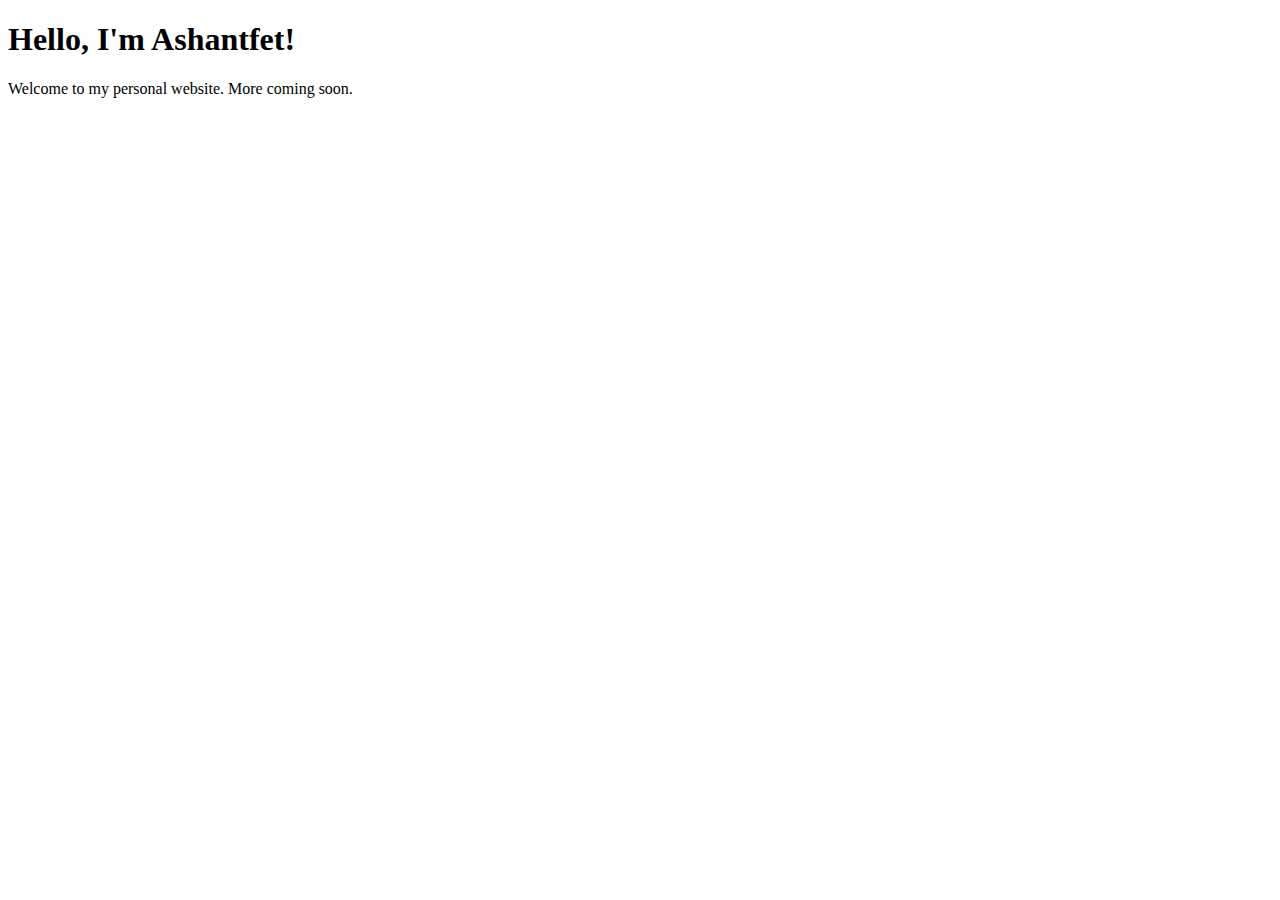
==== index.html @ 43d292ff "Add initial portfolio homepage" ====
<!DOCTYPE html>
<html lang="en">
<head>
    <meta charset="UTF-8">
    <title>Ashantfet's Portfolio</title>
</head>
<body>
    <h1>Hello, I'm Ashantfet!</h1>
    <p>Welcome to my personal website. More coming soon.</p>
</body>
</html>
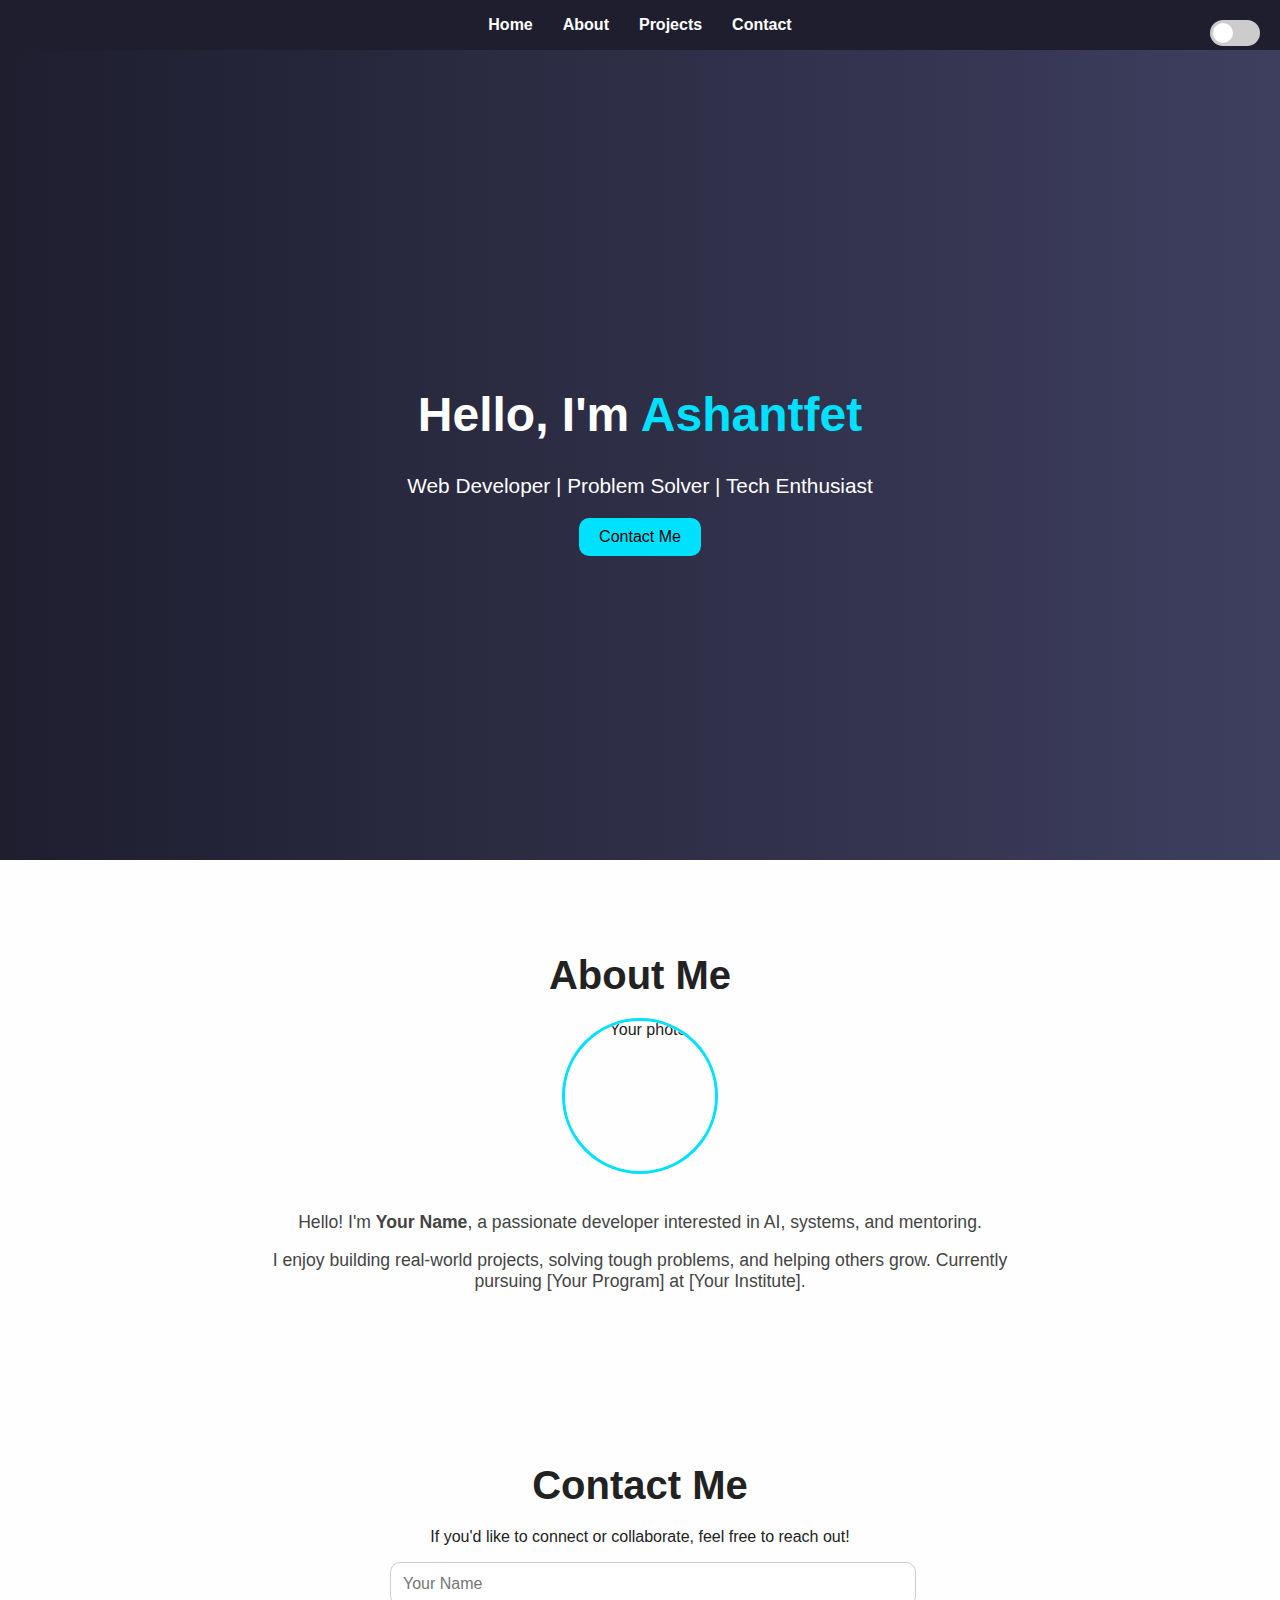
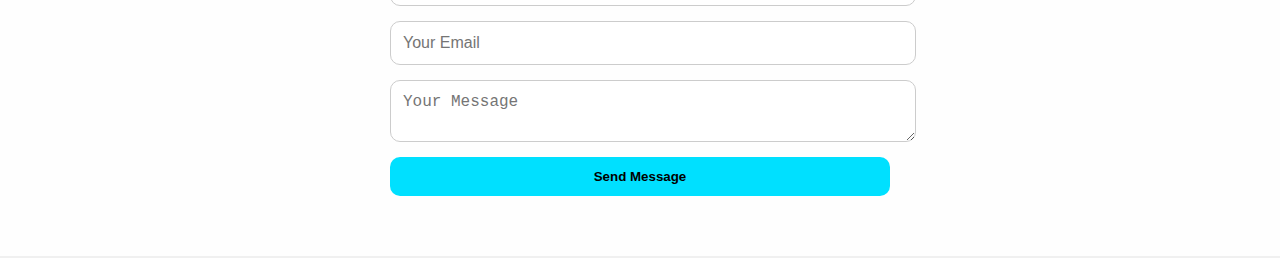
==== commit 1fb4dd5f: "intialcommit" ====
--- a/index.html
+++ b/index.html
@@ -1,12 +1,75 @@
 <!DOCTYPE html>
 <html lang="en">
 <head>
-    <meta charset="UTF-8">
-    <title>Ashantfet's Portfolio</title>
+  <meta charset="UTF-8">
+  <title>Ashantfet | Portfolio</title>
+  <link rel="stylesheet" href="style.css">
+  <script defer src="script.js"></script>
+  <link href="libs/aos/aos.css" rel="stylesheet">
 </head>
 <body>
-    <h1>Hello, I'm Ashantfet!</h1>
-    <p>Welcome to my personal website. More coming soon.</p>
+
+  <nav class="navbar">
+    <ul>
+      <li><a href="index.html">Home</a></li>
+      <li><a href="about.html">About</a></li>
+      <li><a href="projects.html">Projects</a></li>
+      <li><a href="contact.html">Contact</a></li>
+    </ul>
+  </nav>
+
+  <section class="hero" data-aos="fade-up">
+    <div class="hero-content">
+      <h1>Hello, I'm <span>Ashantfet</span></h1>
+      <p>Web Developer | Problem Solver | Tech Enthusiast</p>
+      <button onclick="scrollToContact()">Contact Me</button>
+    </div>
+  </section>
+
+  <script src="libs/aos/aos.js"></script>
+  <script>
+    AOS.init();
+  </script>
+  <!-- ABOUT SECTION -->
+<section id="about" class="about-section">
+  <h2>About Me</h2>
+  <div class="about-content">
+    <img src="your-photo.jpg" alt="Your photo">
+    <div>
+      <p>Hello! I'm <strong>Your Name</strong>, a passionate developer interested in AI, systems, and mentoring.</p>
+      <p>I enjoy building real-world projects, solving tough problems, and helping others grow. Currently pursuing [Your Program] at [Your Institute].</p>
+    </div>
+  </div>
+</section>
+
+<!-- CONTACT SECTION -->
+<section id="contact" class="contact-section">
+  <h2>Contact Me</h2>
+  <p>If you'd like to connect or collaborate, feel free to reach out!</p>
+  <form id="contact-form">
+    <input type="text" placeholder="Your Name" required>
+    <input type="email" placeholder="Your Email" required>
+    <textarea placeholder="Your Message" required></textarea>
+    <button type="submit">Send Message</button>
+  </form>
+</section>
+<div class="theme-toggle">
+  <label class="switch">
+    <input type="checkbox">
+    <span class="slider"></span>
+  </label>
+</div>
+    <script>
+        const toggleSwitch = document.querySelector('.theme-toggle input[type="checkbox"]');
+        toggleSwitch.addEventListener('change', switchTheme, false);
+    
+        function switchTheme(e) {
+        if (e.target.checked) {
+            document.documentElement.setAttribute('data-theme', 'dark');
+        } else {
+            document.documentElement.setAttribute('data-theme', 'light');
+        }
+        }
+    </script>
 </body>
 </html>
-
--- a/style.css
+++ b/style.css
@@ -0,0 +1,443 @@
+body {
+  margin: 0;
+  font-family: 'Segoe UI', sans-serif;
+  background-color: #f0f0f0;
+  color: #222;
+}
+
+.navbar {
+  background: #1e1e2f;
+  padding: 1em 2em;
+}
+
+.navbar ul {
+  display: flex;
+  justify-content: center;
+  gap: 30px;
+  list-style: none;
+  margin: 0;
+  padding: 0;
+}
+
+.navbar a {
+  color: #fff;
+  text-decoration: none;
+  font-weight: bold;
+}
+
+.hero {
+  height: 90vh;
+  background: linear-gradient(to right, #1e1e2f, #3e3e5f);
+  color: white;
+  display: flex;
+  align-items: center;
+  justify-content: center;
+  text-align: center;
+  padding: 0 20px;
+}
+
+.hero h1 {
+  font-size: 3rem;
+}
+
+.hero span {
+  color: #00e0ff;
+}
+
+.hero p {
+  font-size: 1.3rem;
+  margin-bottom: 20px;
+}
+
+.hero button {
+  padding: 10px 20px;
+  font-size: 1rem;
+  background: #00e0ff;
+  color: black;
+  border: none;
+  border-radius: 10px;
+  cursor: pointer;
+}
+
+.projects-section {
+  padding: 60px 20px;
+  background: #fefefe;
+  text-align: center;
+}
+
+.projects-section h2 {
+  font-size: 2.5rem;
+  margin-bottom: 40px;
+  color: #333;
+}
+
+.project-grid {
+  display: grid;
+  grid-template-columns: repeat(auto-fit, minmax(280px, 1fr));
+  gap: 30px;
+  padding: 0 20px;
+}
+
+.project-card {
+  background: #ffffff;
+  border-radius: 15px;
+  box-shadow: 0 4px 20px rgba(0,0,0,0.1);
+  padding: 25px;
+  transition: transform 0.3s ease;
+}
+
+.project-card:hover {
+  transform: translateY(-5px);
+}
+
+.project-card h3 {
+  margin-top: 0;
+  font-size: 1.5rem;
+  color: #1e1e2f;
+}
+
+.project-card p {
+  font-size: 1rem;
+  color: #555;
+  margin: 15px 0;
+}
+
+.project-btn {
+  display: inline-block;
+  margin-top: 10px;
+  padding: 8px 16px;
+  background-color: #00e0ff;
+  color: #000;
+  text-decoration: none;
+  border-radius: 8px;
+  font-weight: bold;
+}
+
+/* FILTER BUTTONS */
+.filter-buttons {
+  text-align: center;
+  margin-bottom: 30px;
+}
+
+.filter-buttons button {
+  margin: 0 10px;
+  padding: 8px 16px;
+  border: none;
+  background-color: #333;
+  color: white;
+  border-radius: 8px;
+  cursor: pointer;
+}
+
+.filter-buttons button:hover {
+  background-color: #00e0ff;
+  color: black;
+}
+
+/* PROJECT GRID */
+.project-grid {
+  display: grid;
+  grid-template-columns: repeat(auto-fit, minmax(280px, 1fr));
+  gap: 30px;
+  padding: 0 20px;
+}
+
+.project-card {
+  background: #fff;
+  padding: 20px;
+  border-radius: 15px;
+  box-shadow: 0 6px 20px rgba(0,0,0,0.1);
+  transition: 0.3s ease;
+  text-align: center;
+}
+
+.project-card img {
+  width: 100%;
+  height: 150px;
+  object-fit: contain;
+  margin-bottom: 15px;
+}
+
+.card-buttons {
+  display: flex;
+  justify-content: center;
+  gap: 10px;
+  margin-top: 15px;
+}
+
+.card-buttons a,
+.card-buttons button {
+  padding: 8px 12px;
+  background: #00e0ff;
+  color: black;
+  border: none;
+  border-radius: 8px;
+  text-decoration: none;
+  font-weight: bold;
+  cursor: pointer;
+}
+
+.card-buttons a:hover,
+.card-buttons button:hover {
+  background-color: #0088aa;
+  color: white;
+}
+
+/* MODAL STYLES */
+.modal {
+  display: none;
+  position: fixed;
+  z-index: 1000;
+  left: 0; top: 0;
+  width: 100%; height: 100%;
+  overflow: auto;
+  background-color: rgba(0,0,0,0.7);
+}
+
+.modal-content {
+  background-color: #fff;
+  margin: 10% auto;
+  padding: 30px;
+  width: 80%;
+  max-width: 600px;
+  border-radius: 10px;
+  position: relative;
+}
+
+.modal-content h3 {
+  margin-top: 0;
+}
+
+.close {
+  color: #aaa;
+  font-size: 28px;
+  position: absolute;
+  right: 20px;
+  top: 10px;
+  cursor: pointer;
+}
+/* Toggle switch */
+.theme-toggle {
+  position: fixed;
+  top: 20px;
+  right: 20px;
+  z-index: 999;
+}
+
+.switch {
+  position: relative;
+  display: inline-block;
+  width: 50px;
+  height: 26px;
+}
+
+.switch input {
+  opacity: 0;
+  width: 0;
+  height: 0;
+}
+
+.slider {
+  position: absolute;
+  top: 0; left: 0; right: 0; bottom: 0;
+  background-color: #ccc;
+  transition: .4s;
+  border-radius: 34px;
+}
+
+.slider::before {
+  position: absolute;
+  content: "";
+  height: 20px; width: 20px;
+  left: 3px; bottom: 3px;
+  background-color: white;
+  transition: .4s;
+  border-radius: 50%;
+}
+
+input:checked + .slider {
+  background-color: #00e0ff;
+}
+
+input:checked + .slider::before {
+  transform: translateX(24px);
+}
+
+/* Dark mode styles */
+body.dark {
+  background-color: #121212;
+  color: #e0e0e0;
+}
+
+body.dark .project-card {
+  background-color: #1f1f1f;
+  color: #ddd;
+  box-shadow: 0 4px 10px rgba(255, 255, 255, 0.1);
+}
+
+body.dark .card-buttons a,
+body.dark .card-buttons button {
+  background-color: #00e0ff;
+  color: black;
+}
+
+body.dark .modal-content {
+  background-color: #222;
+  color: #eee;
+}
+
+body.dark .navbar {
+  background-color: #1a1a1a;
+}
+
+body.dark .filter-buttons button {
+  background-color: #333;
+  color: #eee;
+}
+/* Navbar links in dark mode */
+body.dark .navbar a {
+  color: #e0e0e0;
+}
+
+body.dark .navbar a:hover {
+  color: #00e0ff;
+}
+
+/* Hero section in dark mode */
+body.dark .hero {
+  background: linear-gradient(to right, #0d1117, #1e1e2f);
+  color: #e6edf3;
+}
+
+body.dark .hero span {
+  color: #58a6ff;
+}
+
+body.dark .hero button {
+  background: #58a6ff;
+  color: black;
+}
+
+body.dark .hero button:hover {
+  background: #1f6feb;
+  color: white;
+}
+
+/* Section background fix */
+body.dark .projects-section {
+  background-color: #0d1117;
+}
+
+body.dark .projects-section h2 {
+  color: #e6edf3;
+}
+
+/* Filter button hover in dark */
+body.dark .filter-buttons button:hover {
+  background-color: #58a6ff;
+  color: black;
+}
+
+/* Modal overlay fix for dark mode */
+body.dark .modal {
+  background-color: rgba(0, 0, 0, 0.85);
+}
+
+/* Close button on modal */
+body.dark .close {
+  color: #aaa;
+}
+
+body.dark .close:hover {
+  color: #fff;
+}
+.about-section, .contact-section {
+  padding: 60px 20px;
+  text-align: center;
+  background-color: #fefefe;
+}
+
+body.dark .about-section,
+body.dark .contact-section {
+  background-color: #0d1117;
+}
+
+.about-section h2,
+.contact-section h2 {
+  font-size: 2.5rem;
+  margin-bottom: 20px;
+}
+
+.about-content {
+  display: flex;
+  flex-direction: column;
+  align-items: center;
+  gap: 20px;
+  max-width: 800px;
+  margin: 0 auto;
+}
+
+.about-content img {
+  width: 150px;
+  height: 150px;
+  border-radius: 50%;
+  object-fit: cover;
+  border: 3px solid #00e0ff;
+}
+
+.about-content p {
+  font-size: 1.1rem;
+  color: #444;
+}
+
+body.dark .about-content p {
+  color: #ccc;
+}
+
+.contact-section form {
+  display: flex;
+  flex-direction: column;
+  max-width: 500px;
+  margin: 0 auto;
+  gap: 15px;
+}
+
+.contact-section input,
+.contact-section textarea {
+  padding: 12px;
+  border: 1px solid #ccc;
+  border-radius: 10px;
+  font-size: 1rem;
+  width: 100%;
+  resize: vertical;
+}
+
+.contact-section button {
+  padding: 12px;
+  background: #00e0ff;
+  border: none;
+  border-radius: 10px;
+  font-weight: bold;
+  cursor: pointer;
+}
+
+.contact-section button:hover {
+  background: #0088aa;
+  color: white;
+}
+
+body.dark .contact-section input,
+body.dark .contact-section textarea {
+  background-color: #1c1c1c;
+  color: #eee;
+  border: 1px solid #333;
+}
+
+body.dark .contact-section button {
+  background-color: #58a6ff;
+  color: black;
+}
+body.dark .contact-section button:hover {
+  background-color: #1f6feb;
+  color: white;
+}